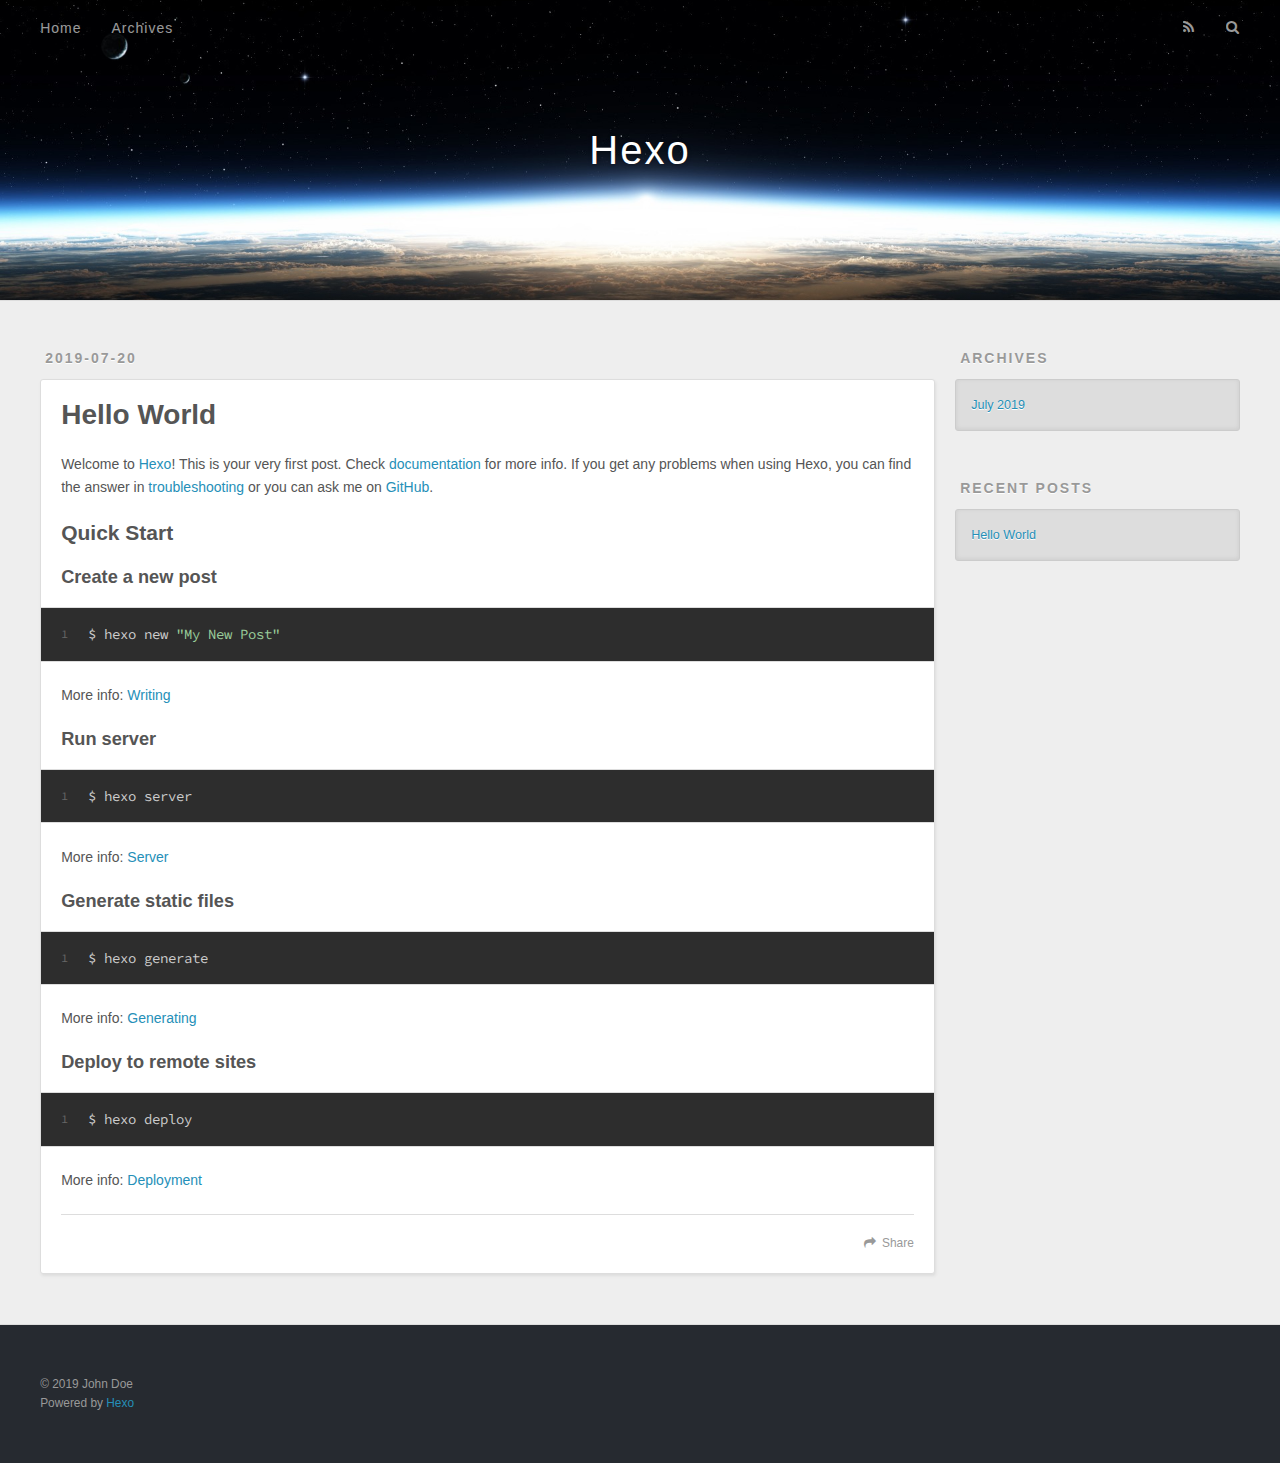
==== index.html @ e318f636 "Site updated: 2019-07-20 22:47:04" ====
<!DOCTYPE html>
<html>
<head><meta name="generator" content="Hexo 3.9.0">
  <meta charset="utf-8">
  

  
  <title>Hexo</title>
  <meta name="viewport" content="width=device-width, initial-scale=1, maximum-scale=1">
  <meta property="og:type" content="website">
<meta property="og:title" content="Hexo">
<meta property="og:url" content="http://yoursite.com/index.html">
<meta property="og:site_name" content="Hexo">
<meta property="og:locale" content="default">
<meta name="twitter:card" content="summary">
<meta name="twitter:title" content="Hexo">
  
    <link rel="alternate" href="/atom.xml" title="Hexo" type="application/atom+xml">
  
  
    <link rel="icon" href="/favicon.png">
  
  
    <link href="//fonts.googleapis.com/css?family=Source+Code+Pro" rel="stylesheet" type="text/css">
  
  <link rel="stylesheet" href="/css/style.css">
</head>
</html>
<body>
  <div id="container">
    <div id="wrap">
      <header id="header">
  <div id="banner"></div>
  <div id="header-outer" class="outer">
    <div id="header-title" class="inner">
      <h1 id="logo-wrap">
        <a href="/" id="logo">Hexo</a>
      </h1>
      
    </div>
    <div id="header-inner" class="inner">
      <nav id="main-nav">
        <a id="main-nav-toggle" class="nav-icon"></a>
        
          <a class="main-nav-link" href="/">Home</a>
        
          <a class="main-nav-link" href="/archives">Archives</a>
        
      </nav>
      <nav id="sub-nav">
        
          <a id="nav-rss-link" class="nav-icon" href="/atom.xml" title="RSS Feed"></a>
        
        <a id="nav-search-btn" class="nav-icon" title="Search"></a>
      </nav>
      <div id="search-form-wrap">
        <form action="//google.com/search" method="get" accept-charset="UTF-8" class="search-form"><input type="search" name="q" class="search-form-input" placeholder="Search"><button type="submit" class="search-form-submit">&#xF002;</button><input type="hidden" name="sitesearch" value="http://yoursite.com"></form>
      </div>
    </div>
  </div>
</header>
      <div class="outer">
        <section id="main">
  
    <article id="post-hello-world" class="article article-type-post" itemscope itemprop="blogPost">
  <div class="article-meta">
    <a href="/2019/07/20/hello-world/" class="article-date">
  <time datetime="2019-07-20T14:34:27.445Z" itemprop="datePublished">2019-07-20</time>
</a>
    
  </div>
  <div class="article-inner">
    
    
      <header class="article-header">
        
  
    <h1 itemprop="name">
      <a class="article-title" href="/2019/07/20/hello-world/">Hello World</a>
    </h1>
  

      </header>
    
    <div class="article-entry" itemprop="articleBody">
      
        <p>Welcome to <a href="https://hexo.io/" target="_blank" rel="noopener">Hexo</a>! This is your very first post. Check <a href="https://hexo.io/docs/" target="_blank" rel="noopener">documentation</a> for more info. If you get any problems when using Hexo, you can find the answer in <a href="https://hexo.io/docs/troubleshooting.html" target="_blank" rel="noopener">troubleshooting</a> or you can ask me on <a href="https://github.com/hexojs/hexo/issues" target="_blank" rel="noopener">GitHub</a>.</p>
<h2 id="Quick-Start"><a href="#Quick-Start" class="headerlink" title="Quick Start"></a>Quick Start</h2><h3 id="Create-a-new-post"><a href="#Create-a-new-post" class="headerlink" title="Create a new post"></a>Create a new post</h3><figure class="highlight bash"><table><tr><td class="gutter"><pre><span class="line">1</span><br></pre></td><td class="code"><pre><span class="line">$ hexo new <span class="string">"My New Post"</span></span><br></pre></td></tr></table></figure>

<p>More info: <a href="https://hexo.io/docs/writing.html" target="_blank" rel="noopener">Writing</a></p>
<h3 id="Run-server"><a href="#Run-server" class="headerlink" title="Run server"></a>Run server</h3><figure class="highlight bash"><table><tr><td class="gutter"><pre><span class="line">1</span><br></pre></td><td class="code"><pre><span class="line">$ hexo server</span><br></pre></td></tr></table></figure>

<p>More info: <a href="https://hexo.io/docs/server.html" target="_blank" rel="noopener">Server</a></p>
<h3 id="Generate-static-files"><a href="#Generate-static-files" class="headerlink" title="Generate static files"></a>Generate static files</h3><figure class="highlight bash"><table><tr><td class="gutter"><pre><span class="line">1</span><br></pre></td><td class="code"><pre><span class="line">$ hexo generate</span><br></pre></td></tr></table></figure>

<p>More info: <a href="https://hexo.io/docs/generating.html" target="_blank" rel="noopener">Generating</a></p>
<h3 id="Deploy-to-remote-sites"><a href="#Deploy-to-remote-sites" class="headerlink" title="Deploy to remote sites"></a>Deploy to remote sites</h3><figure class="highlight bash"><table><tr><td class="gutter"><pre><span class="line">1</span><br></pre></td><td class="code"><pre><span class="line">$ hexo deploy</span><br></pre></td></tr></table></figure>

<p>More info: <a href="https://hexo.io/docs/deployment.html" target="_blank" rel="noopener">Deployment</a></p>

      
    </div>
    <footer class="article-footer">
      <a data-url="http://yoursite.com/2019/07/20/hello-world/" data-id="cjybnblyy0000nsvn8uh6u9d5" class="article-share-link">Share</a>
      
      
    </footer>
  </div>
  
</article>


  


</section>
        
          <aside id="sidebar">
  
    

  
    

  
    
  
    
  <div class="widget-wrap">
    <h3 class="widget-title">Archives</h3>
    <div class="widget">
      <ul class="archive-list"><li class="archive-list-item"><a class="archive-list-link" href="/archives/2019/07/">July 2019</a></li></ul>
    </div>
  </div>


  
    
  <div class="widget-wrap">
    <h3 class="widget-title">Recent Posts</h3>
    <div class="widget">
      <ul>
        
          <li>
            <a href="/2019/07/20/hello-world/">Hello World</a>
          </li>
        
      </ul>
    </div>
  </div>

  
</aside>
        
      </div>
      <footer id="footer">
  
  <div class="outer">
    <div id="footer-info" class="inner">
      &copy; 2019 John Doe<br>
      Powered by <a href="http://hexo.io/" target="_blank">Hexo</a>
    </div>
  </div>
</footer>
    </div>
    <nav id="mobile-nav">
  
    <a href="/" class="mobile-nav-link">Home</a>
  
    <a href="/archives" class="mobile-nav-link">Archives</a>
  
</nav>
    

<script src="//ajax.googleapis.com/ajax/libs/jquery/2.0.3/jquery.min.js"></script>


  <link rel="stylesheet" href="/fancybox/jquery.fancybox.css">
  <script src="/fancybox/jquery.fancybox.pack.js"></script>


<script src="/js/script.js"></script>



  </div>
</body>
</html>
---- css/style.css ----
body {
  width: 100%;
}
body:before,
body:after {
  content: "";
  display: table;
}
body:after {
  clear: both;
}
html,
body,
div,
span,
applet,
object,
iframe,
h1,
h2,
h3,
h4,
h5,
h6,
p,
blockquote,
pre,
a,
abbr,
acronym,
address,
big,
cite,
code,
del,
dfn,
em,
img,
ins,
kbd,
q,
s,
samp,
small,
strike,
strong,
sub,
sup,
tt,
var,
dl,
dt,
dd,
ol,
ul,
li,
fieldset,
form,
label,
legend,
table,
caption,
tbody,
tfoot,
thead,
tr,
th,
td {
  margin: 0;
  padding: 0;
  border: 0;
  outline: 0;
  font-weight: inherit;
  font-style: inherit;
  font-family: inherit;
  font-size: 100%;
  vertical-align: baseline;
}
body {
  line-height: 1;
  color: #000;
  background: #fff;
}
ol,
ul {
  list-style: none;
}
table {
  border-collapse: separate;
  border-spacing: 0;
  vertical-align: middle;
}
caption,
th,
td {
  text-align: left;
  font-weight: normal;
  vertical-align: middle;
}
a img {
  border: none;
}
input,
button {
  margin: 0;
  padding: 0;
}
input::-moz-focus-inner,
button::-moz-focus-inner {
  border: 0;
  padding: 0;
}
@font-face {
  font-family: FontAwesome;
  font-style: normal;
  font-weight: normal;
  src: url("fonts/fontawesome-webfont.eot?v=#4.0.3");
  src: url("fonts/fontawesome-webfont.eot?#iefix&v=#4.0.3") format("embedded-opentype"), url("fonts/fontawesome-webfont.woff?v=#4.0.3") format("woff"), url("fonts/fontawesome-webfont.ttf?v=#4.0.3") format("truetype"), url("fonts/fontawesome-webfont.svg#fontawesomeregular?v=#4.0.3") format("svg");
}
html,
body,
#container {
  height: 100%;
}
body {
  background: #eee;
  font: 14px -apple-system, BlinkMacSystemFont, "Segoe UI", "Roboto", "Oxygen", "Ubuntu", "Cantarell", "Fira Sans", "Droid Sans", "Helvetica Neue", sans-serif;
  -webkit-text-size-adjust: 100%;
}
.outer {
  max-width: 1220px;
  margin: 0 auto;
  padding: 0 20px;
}
.outer:before,
.outer:after {
  content: "";
  display: table;
}
.outer:after {
  clear: both;
}
.inner {
  display: inline;
  float: left;
  width: 98.33333333333333%;
  margin: 0 0.833333333333333%;
}
.left,
.alignleft {
  float: left;
}
.right,
.alignright {
  float: right;
}
.clear {
  clear: both;
}
#container {
  position: relative;
}
.mobile-nav-on {
  overflow: hidden;
}
#wrap {
  height: 100%;
  width: 100%;
  position: absolute;
  top: 0;
  left: 0;
  -webkit-transition: 0.2s ease-out;
  -moz-transition: 0.2s ease-out;
  -ms-transition: 0.2s ease-out;
  transition: 0.2s ease-out;
  z-index: 1;
  background: #eee;
}
.mobile-nav-on #wrap {
  left: 280px;
}
@media screen and (min-width: 768px) {
  #main {
    display: inline;
    float: left;
    width: 73.33333333333333%;
    margin: 0 0.833333333333333%;
  }
}
.article-date,
.article-category-link,
.archive-year,
.widget-title {
  text-decoration: none;
  text-transform: uppercase;
  letter-spacing: 2px;
  color: #999;
  margin-bottom: 1em;
  margin-left: 5px;
  line-height: 1em;
  text-shadow: 0 1px #fff;
  font-weight: bold;
}
.article-inner,
.archive-article-inner {
  background: #fff;
  -webkit-box-shadow: 1px 2px 3px #ddd;
  box-shadow: 1px 2px 3px #ddd;
  border: 1px solid #ddd;
  border-radius: 3px;
}
.article-entry h1,
.widget h1 {
  font-size: 2em;
}
.article-entry h2,
.widget h2 {
  font-size: 1.5em;
}
.article-entry h3,
.widget h3 {
  font-size: 1.3em;
}
.article-entry h4,
.widget h4 {
  font-size: 1.2em;
}
.article-entry h5,
.widget h5 {
  font-size: 1em;
}
.article-entry h6,
.widget h6 {
  font-size: 1em;
  color: #999;
}
.article-entry hr,
.widget hr {
  border: 1px dashed #ddd;
}
.article-entry strong,
.widget strong {
  font-weight: bold;
}
.article-entry em,
.widget em,
.article-entry cite,
.widget cite {
  font-style: italic;
}
.article-entry sup,
.widget sup,
.article-entry sub,
.widget sub {
  font-size: 0.75em;
  line-height: 0;
  position: relative;
  vertical-align: baseline;
}
.article-entry sup,
.widget sup {
  top: -0.5em;
}
.article-entry sub,
.widget sub {
  bottom: -0.2em;
}
.article-entry small,
.widget small {
  font-size: 0.85em;
}
.article-entry acronym,
.widget acronym,
.article-entry abbr,
.widget abbr {
  border-bottom: 1px dotted;
}
.article-entry ul,
.widget ul,
.article-entry ol,
.widget ol,
.article-entry dl,
.widget dl {
  margin: 0 20px;
  line-height: 1.6em;
}
.article-entry ul ul,
.widget ul ul,
.article-entry ol ul,
.widget ol ul,
.article-entry ul ol,
.widget ul ol,
.article-entry ol ol,
.widget ol ol {
  margin-top: 0;
  margin-bottom: 0;
}
.article-entry ul,
.widget ul {
  list-style: disc;
}
.article-entry ol,
.widget ol {
  list-style: decimal;
}
.article-entry dt,
.widget dt {
  font-weight: bold;
}
#header {
  height: 300px;
  position: relative;
  border-bottom: 1px solid #ddd;
}
#header:before,
#header:after {
  content: "";
  position: absolute;
  left: 0;
  right: 0;
  height: 40px;
}
#header:before {
  top: 0;
  background: -webkit-linear-gradient(rgba(0,0,0,0.2), transparent);
  background: -moz-linear-gradient(rgba(0,0,0,0.2), transparent);
  background: -ms-linear-gradient(rgba(0,0,0,0.2), transparent);
  background: linear-gradient(rgba(0,0,0,0.2), transparent);
}
#header:after {
  bottom: 0;
  background: -webkit-linear-gradient(transparent, rgba(0,0,0,0.2));
  background: -moz-linear-gradient(transparent, rgba(0,0,0,0.2));
  background: -ms-linear-gradient(transparent, rgba(0,0,0,0.2));
  background: linear-gradient(transparent, rgba(0,0,0,0.2));
}
#header-outer {
  height: 100%;
  position: relative;
}
#header-inner {
  position: relative;
  overflow: hidden;
}
#banner {
  position: absolute;
  top: 0;
  left: 0;
  width: 100%;
  height: 100%;
  background: url("images/banner.jpg") center #000;
  -webkit-background-size: cover;
  -moz-background-size: cover;
  background-size: cover;
  z-index: -1;
}
#header-title {
  text-align: center;
  height: 40px;
  position: absolute;
  top: 50%;
  left: 0;
  margin-top: -20px;
}
#logo,
#subtitle {
  text-decoration: none;
  color: #fff;
  font-weight: 300;
  text-shadow: 0 1px 4px rgba(0,0,0,0.3);
}
#logo {
  font-size: 40px;
  line-height: 40px;
  letter-spacing: 2px;
}
#subtitle {
  font-size: 16px;
  line-height: 16px;
  letter-spacing: 1px;
}
#subtitle-wrap {
  margin-top: 16px;
}
#main-nav {
  float: left;
  margin-left: -15px;
}
.nav-icon,
.main-nav-link {
  float: left;
  color: #fff;
  opacity: 0.6;
  text-decoration: none;
  text-shadow: 0 1px rgba(0,0,0,0.2);
  -webkit-transition: opacity 0.2s;
  -moz-transition: opacity 0.2s;
  -ms-transition: opacity 0.2s;
  transition: opacity 0.2s;
  display: block;
  padding: 20px 15px;
}
.nav-icon:hover,
.main-nav-link:hover {
  opacity: 1;
}
.nav-icon {
  font-family: FontAwesome;
  text-align: center;
  font-size: 14px;
  width: 14px;
  height: 14px;
  padding: 20px 15px;
  position: relative;
  cursor: pointer;
}
.main-nav-link {
  font-weight: 300;
  letter-spacing: 1px;
}
@media screen and (max-width: 479px) {
  .main-nav-link {
    display: none;
  }
}
#main-nav-toggle {
  display: none;
}
#main-nav-toggle:before {
  content: "\f0c9";
}
@media screen and (max-width: 479px) {
  #main-nav-toggle {
    display: block;
  }
}
#sub-nav {
  float: right;
  margin-right: -15px;
}
#nav-rss-link:before {
  content: "\f09e";
}
#nav-search-btn:before {
  content: "\f002";
}
#search-form-wrap {
  position: absolute;
  top: 15px;
  width: 150px;
  height: 30px;
  right: -150px;
  opacity: 0;
  -webkit-transition: 0.2s ease-out;
  -moz-transition: 0.2s ease-out;
  -ms-transition: 0.2s ease-out;
  transition: 0.2s ease-out;
}
#search-form-wrap.on {
  opacity: 1;
  right: 0;
}
@media screen and (max-width: 479px) {
  #search-form-wrap {
    width: 100%;
    right: -100%;
  }
}
.search-form {
  position: absolute;
  top: 0;
  left: 0;
  right: 0;
  background: #fff;
  padding: 5px 15px;
  border-radius: 15px;
  -webkit-box-shadow: 0 0 10px rgba(0,0,0,0.3);
  box-shadow: 0 0 10px rgba(0,0,0,0.3);
}
.search-form-input {
  border: none;
  background: none;
  color: #555;
  width: 100%;
  font: 13px -apple-system, BlinkMacSystemFont, "Segoe UI", "Roboto", "Oxygen", "Ubuntu", "Cantarell", "Fira Sans", "Droid Sans", "Helvetica Neue", sans-serif;
  outline: none;
}
.search-form-input::-webkit-search-results-decoration,
.search-form-input::-webkit-search-cancel-button {
  -webkit-appearance: none;
}
.search-form-submit {
  position: absolute;
  top: 50%;
  right: 10px;
  margin-top: -7px;
  font: 13px FontAwesome;
  border: none;
  background: none;
  color: #bbb;
  cursor: pointer;
}
.search-form-submit:hover,
.search-form-submit:focus {
  color: #777;
}
.article {
  margin: 50px 0;
}
.article-inner {
  overflow: hidden;
}
.article-meta:before,
.article-meta:after {
  content: "";
  display: table;
}
.article-meta:after {
  clear: both;
}
.article-date {
  float: left;
}
.article-category {
  float: left;
  line-height: 1em;
  color: #ccc;
  text-shadow: 0 1px #fff;
  margin-left: 8px;
}
.article-category:before {
  content: "\2022";
}
.article-category-link {
  margin: 0 12px 1em;
}
.article-header {
  padding: 20px 20px 0;
}
.article-title {
  text-decoration: none;
  font-size: 2em;
  font-weight: bold;
  color: #555;
  line-height: 1.1em;
  -webkit-transition: color 0.2s;
  -moz-transition: color 0.2s;
  -ms-transition: color 0.2s;
  transition: color 0.2s;
}
a.article-title:hover {
  color: #258fb8;
}
.article-entry {
  color: #555;
  padding: 0 20px;
}
.article-entry:before,
.article-entry:after {
  content: "";
  display: table;
}
.article-entry:after {
  clear: both;
}
.article-entry p,
.article-entry table {
  line-height: 1.6em;
  margin: 1.6em 0;
}
.article-entry h1,
.article-entry h2,
.article-entry h3,
.article-entry h4,
.article-entry h5,
.article-entry h6 {
  font-weight: bold;
}
.article-entry h1,
.article-entry h2,
.article-entry h3,
.article-entry h4,
.article-entry h5,
.article-entry h6 {
  line-height: 1.1em;
  margin: 1.1em 0;
}
.article-entry a {
  color: #258fb8;
  text-decoration: none;
}
.article-entry a:hover {
  text-decoration: underline;
}
.article-entry ul,
.article-entry ol,
.article-entry dl {
  margin-top: 1.6em;
  margin-bottom: 1.6em;
}
.article-entry img,
.article-entry video {
  max-width: 100%;
  height: auto;
  display: block;
  margin: auto;
}
.article-entry iframe {
  border: none;
}
.article-entry table {
  width: 100%;
  border-collapse: collapse;
  border-spacing: 0;
}
.article-entry th {
  font-weight: bold;
  border-bottom: 3px solid #ddd;
  padding-bottom: 0.5em;
}
.article-entry td {
  border-bottom: 1px solid #ddd;
  padding: 10px 0;
}
.article-entry blockquote {
  font-family: Georgia, "Times New Roman", serif;
  font-size: 1.4em;
  margin: 1.6em 20px;
  text-align: center;
}
.article-entry blockquote footer {
  font-size: 14px;
  margin: 1.6em 0;
  font-family: -apple-system, BlinkMacSystemFont, "Segoe UI", "Roboto", "Oxygen", "Ubuntu", "Cantarell", "Fira Sans", "Droid Sans", "Helvetica Neue", sans-serif;
}
.article-entry blockquote footer cite:before {
  content: "—";
  padding: 0 0.5em;
}
.article-entry .pullquote {
  text-align: left;
  width: 45%;
  margin: 0;
}
.article-entry .pullquote.left {
  margin-left: 0.5em;
  margin-right: 1em;
}
.article-entry .pullquote.right {
  margin-right: 0.5em;
  margin-left: 1em;
}
.article-entry .caption {
  color: #999;
  display: block;
  font-size: 0.9em;
  margin-top: 0.5em;
  position: relative;
  text-align: center;
}
.article-entry .video-container {
  position: relative;
  padding-top: 56.25%;
  height: 0;
  overflow: hidden;
}
.article-entry .video-container iframe,
.article-entry .video-container object,
.article-entry .video-container embed {
  position: absolute;
  top: 0;
  left: 0;
  width: 100%;
  height: 100%;
  margin-top: 0;
}
.article-more-link a {
  display: inline-block;
  line-height: 1em;
  padding: 6px 15px;
  border-radius: 15px;
  background: #eee;
  color: #999;
  text-shadow: 0 1px #fff;
  text-decoration: none;
}
.article-more-link a:hover {
  background: #258fb8;
  color: #fff;
  text-decoration: none;
  text-shadow: 0 1px #1e7293;
}
.article-footer {
  font-size: 0.85em;
  line-height: 1.6em;
  border-top: 1px solid #ddd;
  padding-top: 1.6em;
  margin: 0 20px 20px;
}
.article-footer:before,
.article-footer:after {
  content: "";
  display: table;
}
.article-footer:after {
  clear: both;
}
.article-footer a {
  color: #999;
  text-decoration: none;
}
.article-footer a:hover {
  color: #555;
}
.article-tag-list-item {
  float: left;
  margin-right: 10px;
}
.article-tag-list-link:before {
  content: "#";
}
.article-comment-link {
  float: right;
}
.article-comment-link:before {
  content: "\f075";
  font-family: FontAwesome;
  padding-right: 8px;
}
.article-share-link {
  cursor: pointer;
  float: right;
  margin-left: 20px;
}
.article-share-link:before {
  content: "\f064";
  font-family: FontAwesome;
  padding-right: 6px;
}
#article-nav {
  position: relative;
}
#article-nav:before,
#article-nav:after {
  content: "";
  display: table;
}
#article-nav:after {
  clear: both;
}
@media screen and (min-width: 768px) {
  #article-nav {
    margin: 50px 0;
  }
  #article-nav:before {
    width: 8px;
    height: 8px;
    position: absolute;
    top: 50%;
    left: 50%;
    margin-top: -4px;
    margin-left: -4px;
    content: "";
    border-radius: 50%;
    background: #ddd;
    -webkit-box-shadow: 0 1px 2px #fff;
    box-shadow: 0 1px 2px #fff;
  }
}
.article-nav-link-wrap {
  text-decoration: none;
  text-shadow: 0 1px #fff;
  color: #999;
  -webkit-box-sizing: border-box;
  -moz-box-sizing: border-box;
  box-sizing: border-box;
  margin-top: 50px;
  text-align: center;
  display: block;
}
.article-nav-link-wrap:hover {
  color: #555;
}
@media screen and (min-width: 768px) {
  .article-nav-link-wrap {
    width: 50%;
    margin-top: 0;
  }
}
@media screen and (min-width: 768px) {
  #article-nav-newer {
    float: left;
    text-align: right;
    padding-right: 20px;
  }
}
@media screen and (min-width: 768px) {
  #article-nav-older {
    float: right;
    text-align: left;
    padding-left: 20px;
  }
}
.article-nav-caption {
  text-transform: uppercase;
  letter-spacing: 2px;
  color: #ddd;
  line-height: 1em;
  font-weight: bold;
}
#article-nav-newer .article-nav-caption {
  margin-right: -2px;
}
.article-nav-title {
  font-size: 0.85em;
  line-height: 1.6em;
  margin-top: 0.5em;
}
.article-share-box {
  position: absolute;
  display: none;
  background: #fff;
  -webkit-box-shadow: 1px 2px 10px rgba(0,0,0,0.2);
  box-shadow: 1px 2px 10px rgba(0,0,0,0.2);
  border-radius: 3px;
  margin-left: -145px;
  overflow: hidden;
  z-index: 1;
}
.article-share-box.on {
  display: block;
}
.article-share-input {
  width: 100%;
  background: none;
  -webkit-box-sizing: border-box;
  -moz-box-sizing: border-box;
  box-sizing: border-box;
  font: 14px -apple-system, BlinkMacSystemFont, "Segoe UI", "Roboto", "Oxygen", "Ubuntu", "Cantarell", "Fira Sans", "Droid Sans", "Helvetica Neue", sans-serif;
  padding: 0 15px;
  color: #555;
  outline: none;
  border: 1px solid #ddd;
  border-radius: 3px 3px 0 0;
  height: 36px;
  line-height: 36px;
}
.article-share-links {
  background: #eee;
}
.article-share-links:before,
.article-share-links:after {
  content: "";
  display: table;
}
.article-share-links:after {
  clear: both;
}
.article-share-twitter,
.article-share-facebook,
.article-share-pinterest,
.article-share-google {
  width: 50px;
  height: 36px;
  display: block;
  float: left;
  position: relative;
  color: #999;
  text-shadow: 0 1px #fff;
}
.article-share-twitter:before,
.article-share-facebook:before,
.article-share-pinterest:before,
.article-share-google:before {
  font-size: 20px;
  font-family: FontAwesome;
  width: 20px;
  height: 20px;
  position: absolute;
  top: 50%;
  left: 50%;
  margin-top: -10px;
  margin-left: -10px;
  text-align: center;
}
.article-share-twitter:hover,
.article-share-facebook:hover,
.article-share-pinterest:hover,
.article-share-google:hover {
  color: #fff;
}
.article-share-twitter:before {
  content: "\f099";
}
.article-share-twitter:hover {
  background: #00aced;
  text-shadow: 0 1px #008abe;
}
.article-share-facebook:before {
  content: "\f09a";
}
.article-share-facebook:hover {
  background: #3b5998;
  text-shadow: 0 1px #2f477a;
}
.article-share-pinterest:before {
  content: "\f0d2";
}
.article-share-pinterest:hover {
  background: #cb2027;
  text-shadow: 0 1px #a21a1f;
}
.article-share-google:before {
  content: "\f0d5";
}
.article-share-google:hover {
  background: #dd4b39;
  text-shadow: 0 1px #be3221;
}
.article-gallery {
  background: #000;
  position: relative;
}
.article-gallery-photos {
  position: relative;
  overflow: hidden;
}
.article-gallery-img {
  display: none;
  max-width: 100%;
}
.article-gallery-img:first-child {
  display: block;
}
.article-gallery-img.loaded {
  position: absolute;
  display: block;
}
.article-gallery-img img {
  display: block;
  max-width: 100%;
  margin: 0 auto;
}
#comments {
  background: #fff;
  -webkit-box-shadow: 1px 2px 3px #ddd;
  box-shadow: 1px 2px 3px #ddd;
  padding: 20px;
  border: 1px solid #ddd;
  border-radius: 3px;
  margin: 50px 0;
}
#comments a {
  color: #258fb8;
}
.archives-wrap {
  margin: 50px 0;
}
.archives:before,
.archives:after {
  content: "";
  display: table;
}
.archives:after {
  clear: both;
}
.archive-year-wrap {
  margin-bottom: 1em;
}
.archives {
  -webkit-column-gap: 10px;
  -moz-column-gap: 10px;
  column-gap: 10px;
}
@media screen and (min-width: 480px) and (max-width: 767px) {
  .archives {
    -webkit-column-count: 2;
    -moz-column-count: 2;
    column-count: 2;
  }
}
@media screen and (min-width: 768px) {
  .archives {
    -webkit-column-count: 3;
    -moz-column-count: 3;
    column-count: 3;
  }
}
.archive-article {
  -webkit-column-break-inside: avoid;
  page-break-inside: avoid;
  overflow: hidden;
  break-inside: avoid-column;
}
.archive-article-inner {
  padding: 10px;
  margin-bottom: 15px;
}
.archive-article-title {
  text-decoration: none;
  font-weight: bold;
  color: #555;
  -webkit-transition: color 0.2s;
  -moz-transition: color 0.2s;
  -ms-transition: color 0.2s;
  transition: color 0.2s;
  line-height: 1.6em;
}
.archive-article-title:hover {
  color: #258fb8;
}
.archive-article-footer {
  margin-top: 1em;
}
.archive-article-date {
  color: #999;
  text-decoration: none;
  font-size: 0.85em;
  line-height: 1em;
  margin-bottom: 0.5em;
  display: block;
}
#page-nav {
  margin: 50px auto;
  background: #fff;
  -webkit-box-shadow: 1px 2px 3px #ddd;
  box-shadow: 1px 2px 3px #ddd;
  border: 1px solid #ddd;
  border-radius: 3px;
  text-align: center;
  color: #999;
  overflow: hidden;
}
#page-nav:before,
#page-nav:after {
  content: "";
  display: table;
}
#page-nav:after {
  clear: both;
}
#page-nav a,
#page-nav span {
  padding: 10px 20px;
  line-height: 1;
  height: 2ex;
}
#page-nav a {
  color: #999;
  text-decoration: none;
}
#page-nav a:hover {
  background: #999;
  color: #fff;
}
#page-nav .prev {
  float: left;
}
#page-nav .next {
  float: right;
}
#page-nav .page-number {
  display: inline-block;
}
@media screen and (max-width: 479px) {
  #page-nav .page-number {
    display: none;
  }
}
#page-nav .current {
  color: #555;
  font-weight: bold;
}
#page-nav .space {
  color: #ddd;
}
#footer {
  background: #262a30;
  padding: 50px 0;
  border-top: 1px solid #ddd;
  color: #999;
}
#footer a {
  color: #258fb8;
  text-decoration: none;
}
#footer a:hover {
  text-decoration: underline;
}
#footer-info {
  line-height: 1.6em;
  font-size: 0.85em;
}
.article-entry pre,
.article-entry .highlight {
  background: #2d2d2d;
  margin: 0 -20px;
  padding: 15px 20px;
  border-style: solid;
  border-color: #ddd;
  border-width: 1px 0;
  overflow: auto;
  color: #ccc;
  line-height: 22.400000000000002px;
}
.article-entry .highlight .gutter pre,
.article-entry .gist .gist-file .gist-data .line-numbers {
  color: #666;
  font-size: 0.85em;
}
.article-entry pre,
.article-entry code {
  font-family: "Source Code Pro", Consolas, Monaco, Menlo, Consolas, monospace;
}
.article-entry code {
  background: #eee;
  text-shadow: 0 1px #fff;
  padding: 0 0.3em;
}
.article-entry pre code {
  background: none;
  text-shadow: none;
  padding: 0;
}
.article-entry .highlight pre {
  border: none;
  margin: 0;
  padding: 0;
}
.article-entry .highlight table {
  margin: 0;
  width: auto;
}
.article-entry .highlight td {
  border: none;
  padding: 0;
}
.article-entry .highlight figcaption {
  font-size: 0.85em;
  color: #999;
  line-height: 1em;
  margin-bottom: 1em;
}
.article-entry .highlight figcaption:before,
.article-entry .highlight figcaption:after {
  content: "";
  display: table;
}
.article-entry .highlight figcaption:after {
  clear: both;
}
.article-entry .highlight figcaption a {
  float: right;
}
.article-entry .highlight .gutter pre {
  text-align: right;
  padding-right: 20px;
}
.article-entry .highlight .line {
  height: 22.400000000000002px;
}
.article-entry .highlight .line.marked {
  background: #515151;
}
.article-entry .gist {
  margin: 0 -20px;
  border-style: solid;
  border-color: #ddd;
  border-width: 1px 0;
  background: #2d2d2d;
  padding: 15px 20px 15px 0;
}
.article-entry .gist .gist-file {
  border: none;
  font-family: "Source Code Pro", Consolas, Monaco, Menlo, Consolas, monospace;
  margin: 0;
}
.article-entry .gist .gist-file .gist-data {
  background: none;
  border: none;
}
.article-entry .gist .gist-file .gist-data .line-numbers {
  background: none;
  border: none;
  padding: 0 20px 0 0;
}
.article-entry .gist .gist-file .gist-data .line-data {
  padding: 0 !important;
}
.article-entry .gist .gist-file .highlight {
  margin: 0;
  padding: 0;
  border: none;
}
.article-entry .gist .gist-file .gist-meta {
  background: #2d2d2d;
  color: #999;
  font: 0.85em -apple-system, BlinkMacSystemFont, "Segoe UI", "Roboto", "Oxygen", "Ubuntu", "Cantarell", "Fira Sans", "Droid Sans", "Helvetica Neue", sans-serif;
  text-shadow: 0 0;
  padding: 0;
  margin-top: 1em;
  margin-left: 20px;
}
.article-entry .gist .gist-file .gist-meta a {
  color: #258fb8;
  font-weight: normal;
}
.article-entry .gist .gist-file .gist-meta a:hover {
  text-decoration: underline;
}
pre .comment,
pre .title {
  color: #999;
}
pre .variable,
pre .attribute,
pre .tag,
pre .regexp,
pre .ruby .constant,
pre .xml .tag .title,
pre .xml .pi,
pre .xml .doctype,
pre .html .doctype,
pre .css .id,
pre .css .class,
pre .css .pseudo {
  color: #f2777a;
}
pre .number,
pre .preprocessor,
pre .built_in,
pre .literal,
pre .params,
pre .constant {
  color: #f99157;
}
pre .class,
pre .ruby .class .title,
pre .css .rules .attribute {
  color: #9c9;
}
pre .string,
pre .value,
pre .inheritance,
pre .header,
pre .ruby .symbol,
pre .xml .cdata {
  color: #9c9;
}
pre .css .hexcolor {
  color: #6cc;
}
pre .function,
pre .python .decorator,
pre .python .title,
pre .ruby .function .title,
pre .ruby .title .keyword,
pre .perl .sub,
pre .javascript .title,
pre .coffeescript .title {
  color: #69c;
}
pre .keyword,
pre .javascript .function {
  color: #c9c;
}
@media screen and (max-width: 479px) {
  #mobile-nav {
    position: absolute;
    top: 0;
    left: 0;
    width: 280px;
    height: 100%;
    background: #191919;
    border-right: 1px solid #fff;
  }
}
@media screen and (max-width: 479px) {
  .mobile-nav-link {
    display: block;
    color: #999;
    text-decoration: none;
    padding: 15px 20px;
    font-weight: bold;
  }
  .mobile-nav-link:hover {
    color: #fff;
  }
}
@media screen and (min-width: 768px) {
  #sidebar {
    display: inline;
    float: left;
    width: 23.333333333333332%;
    margin: 0 0.833333333333333%;
  }
}
.widget-wrap {
  margin: 50px 0;
}
.widget {
  color: #777;
  text-shadow: 0 1px #fff;
  background: #ddd;
  -webkit-box-shadow: 0 -1px 4px #ccc inset;
  box-shadow: 0 -1px 4px #ccc inset;
  border: 1px solid #ccc;
  padding: 15px;
  border-radius: 3px;
}
.widget a {
  color: #258fb8;
  text-decoration: none;
}
.widget a:hover {
  text-decoration: underline;
}
.widget ul ul,
.widget ol ul,
.widget dl ul,
.widget ul ol,
.widget ol ol,
.widget dl ol,
.widget ul dl,
.widget ol dl,
.widget dl dl {
  margin-left: 15px;
  list-style: disc;
}
.widget {
  line-height: 1.6em;
  word-wrap: break-word;
  font-size: 0.9em;
}
.widget ul,
.widget ol {
  list-style: none;
  margin: 0;
}
.widget ul ul,
.widget ol ul,
.widget ul ol,
.widget ol ol {
  margin: 0 20px;
}
.widget ul ul,
.widget ol ul {
  list-style: disc;
}
.widget ul ol,
.widget ol ol {
  list-style: decimal;
}
.category-list-count,
.tag-list-count,
.archive-list-count {
  padding-left: 5px;
  color: #999;
  font-size: 0.85em;
}
.category-list-count:before,
.tag-list-count:before,
.archive-list-count:before {
  content: "(";
}
.category-list-count:after,
.tag-list-count:after,
.archive-list-count:after {
  content: ")";
}
.tagcloud a {
  margin-right: 5px;
  display: inline-block;
}
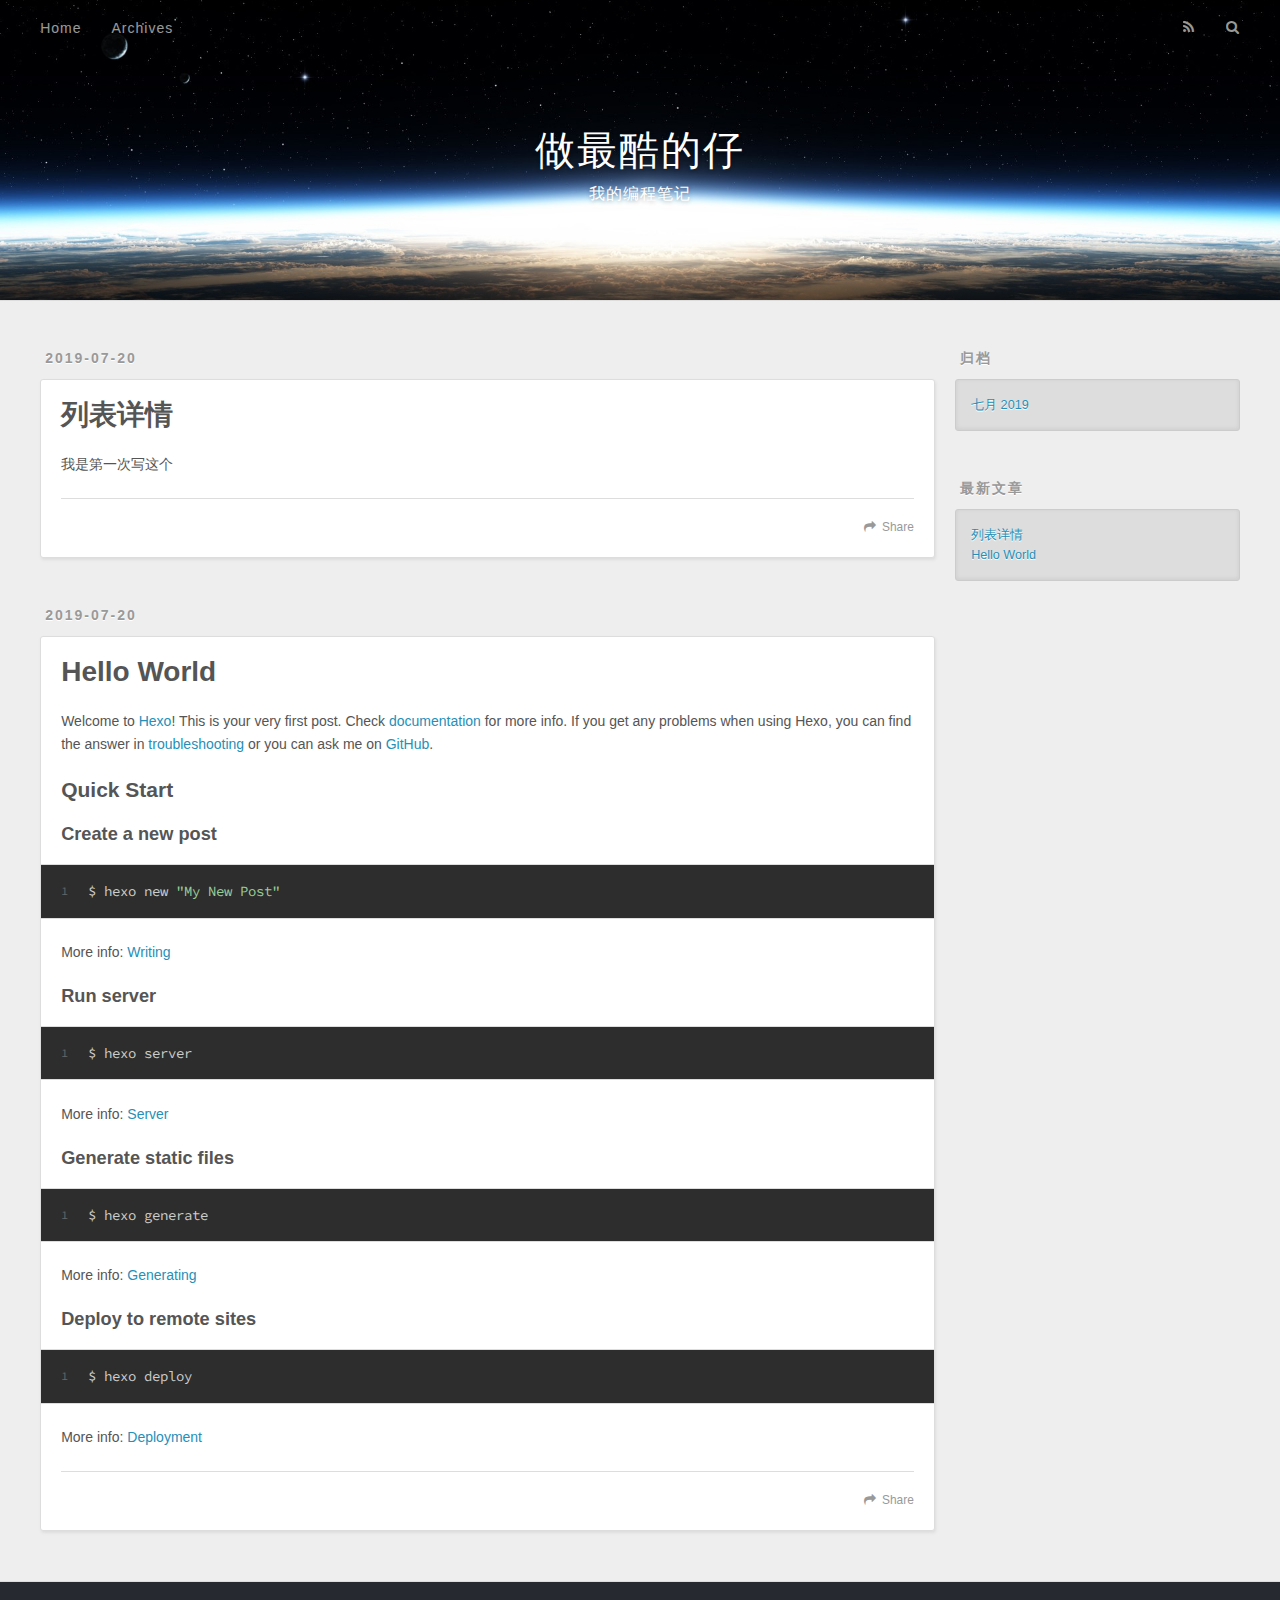
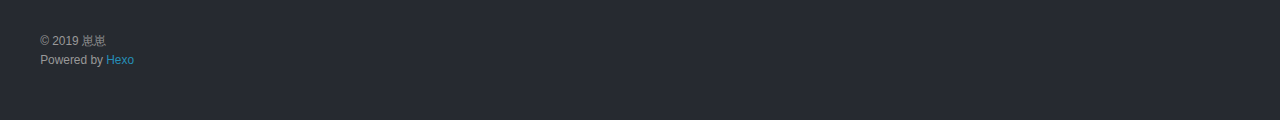
==== commit 8f52e918: "Site updated: 2019-07-20 23:14:00" ====
--- a/index.html
+++ b/index.html
@@ -5,17 +5,20 @@
   
 
   
-  <title>Hexo</title>
+  <title>做最酷的仔</title>
   <meta name="viewport" content="width=device-width, initial-scale=1, maximum-scale=1">
-  <meta property="og:type" content="website">
-<meta property="og:title" content="Hexo">
+  <meta name="description" content="这是我的个人博客，用来记录我的学习笔记，有时候也会写一些关于计算机方面的文章">
+<meta property="og:type" content="website">
+<meta property="og:title" content="做最酷的仔">
 <meta property="og:url" content="http://yoursite.com/index.html">
-<meta property="og:site_name" content="Hexo">
-<meta property="og:locale" content="default">
+<meta property="og:site_name" content="做最酷的仔">
+<meta property="og:description" content="这是我的个人博客，用来记录我的学习笔记，有时候也会写一些关于计算机方面的文章">
+<meta property="og:locale" content="zh-CN">
 <meta name="twitter:card" content="summary">
-<meta name="twitter:title" content="Hexo">
-  
-    <link rel="alternate" href="/atom.xml" title="Hexo" type="application/atom+xml">
+<meta name="twitter:title" content="做最酷的仔">
+<meta name="twitter:description" content="这是我的个人博客，用来记录我的学习笔记，有时候也会写一些关于计算机方面的文章">
+  
+    <link rel="alternate" href="/atom.xml" title="做最酷的仔" type="application/atom+xml">
   
   
     <link rel="icon" href="/favicon.png">
@@ -34,8 +37,12 @@
   <div id="header-outer" class="outer">
     <div id="header-title" class="inner">
       <h1 id="logo-wrap">
-        <a href="/" id="logo">Hexo</a>
+        <a href="/" id="logo">做最酷的仔</a>
       </h1>
+      
+        <h2 id="subtitle-wrap">
+          <a href="/" id="subtitle">我的编程笔记</a>
+        </h2>
       
     </div>
     <div id="header-inner" class="inner">
@@ -51,7 +58,7 @@
         
           <a id="nav-rss-link" class="nav-icon" href="/atom.xml" title="RSS Feed"></a>
         
-        <a id="nav-search-btn" class="nav-icon" title="Search"></a>
+        <a id="nav-search-btn" class="nav-icon" title="搜索"></a>
       </nav>
       <div id="search-form-wrap">
         <form action="//google.com/search" method="get" accept-charset="UTF-8" class="search-form"><input type="search" name="q" class="search-form-input" placeholder="Search"><button type="submit" class="search-form-submit">&#xF002;</button><input type="hidden" name="sitesearch" value="http://yoursite.com"></form>
@@ -61,6 +68,43 @@
 </header>
       <div class="outer">
         <section id="main">
+  
+    <article id="post-列表详情" class="article article-type-post" itemscope itemprop="blogPost">
+  <div class="article-meta">
+    <a href="/2019/07/20/列表详情/" class="article-date">
+  <time datetime="2019-07-20T14:59:05.000Z" itemprop="datePublished">2019-07-20</time>
+</a>
+    
+  </div>
+  <div class="article-inner">
+    
+    
+      <header class="article-header">
+        
+  
+    <h1 itemprop="name">
+      <a class="article-title" href="/2019/07/20/列表详情/">列表详情</a>
+    </h1>
+  
+
+      </header>
+    
+    <div class="article-entry" itemprop="articleBody">
+      
+        <p>我是第一次写这个</p>
+
+      
+    </div>
+    <footer class="article-footer">
+      <a data-url="http://yoursite.com/2019/07/20/列表详情/" data-id="cjyboa4680001k4vnwgrspj1x" class="article-share-link">Share</a>
+      
+      
+    </footer>
+  </div>
+  
+</article>
+
+
   
     <article id="post-hello-world" class="article article-type-post" itemscope itemprop="blogPost">
   <div class="article-meta">
@@ -101,7 +145,7 @@
       
     </div>
     <footer class="article-footer">
-      <a data-url="http://yoursite.com/2019/07/20/hello-world/" data-id="cjybnblyy0000nsvn8uh6u9d5" class="article-share-link">Share</a>
+      <a data-url="http://yoursite.com/2019/07/20/hello-world/" data-id="cjyboa45y0000k4vn585y2i1f" class="article-share-link">Share</a>
       
       
     </footer>
@@ -127,9 +171,9 @@
   
     
   <div class="widget-wrap">
-    <h3 class="widget-title">Archives</h3>
+    <h3 class="widget-title">归档</h3>
     <div class="widget">
-      <ul class="archive-list"><li class="archive-list-item"><a class="archive-list-link" href="/archives/2019/07/">July 2019</a></li></ul>
+      <ul class="archive-list"><li class="archive-list-item"><a class="archive-list-link" href="/archives/2019/07/">七月 2019</a></li></ul>
     </div>
   </div>
 
@@ -137,9 +181,13 @@
   
     
   <div class="widget-wrap">
-    <h3 class="widget-title">Recent Posts</h3>
+    <h3 class="widget-title">最新文章</h3>
     <div class="widget">
       <ul>
+        
+          <li>
+            <a href="/2019/07/20/列表详情/">列表详情</a>
+          </li>
         
           <li>
             <a href="/2019/07/20/hello-world/">Hello World</a>
@@ -157,7 +205,7 @@
   
   <div class="outer">
     <div id="footer-info" class="inner">
-      &copy; 2019 John Doe<br>
+      &copy; 2019 崽崽<br>
       Powered by <a href="http://hexo.io/" target="_blank">Hexo</a>
     </div>
   </div>
